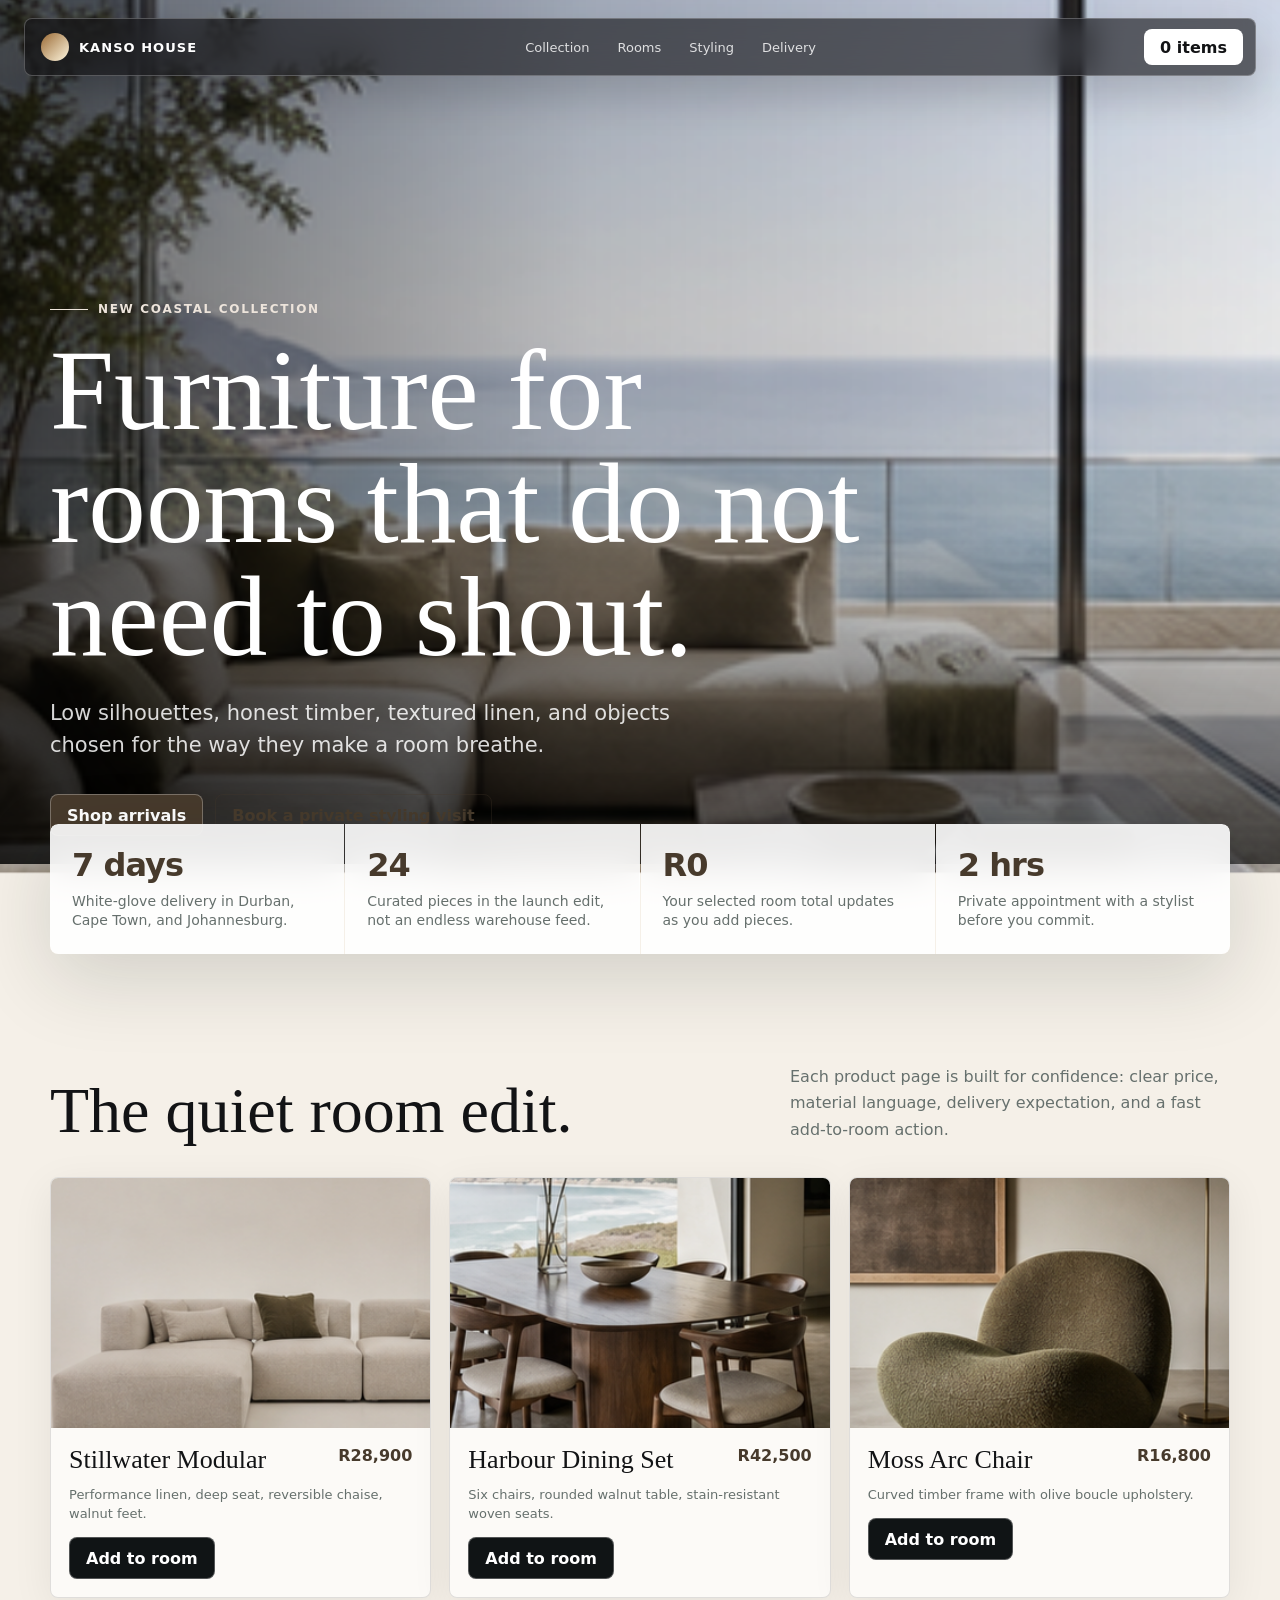
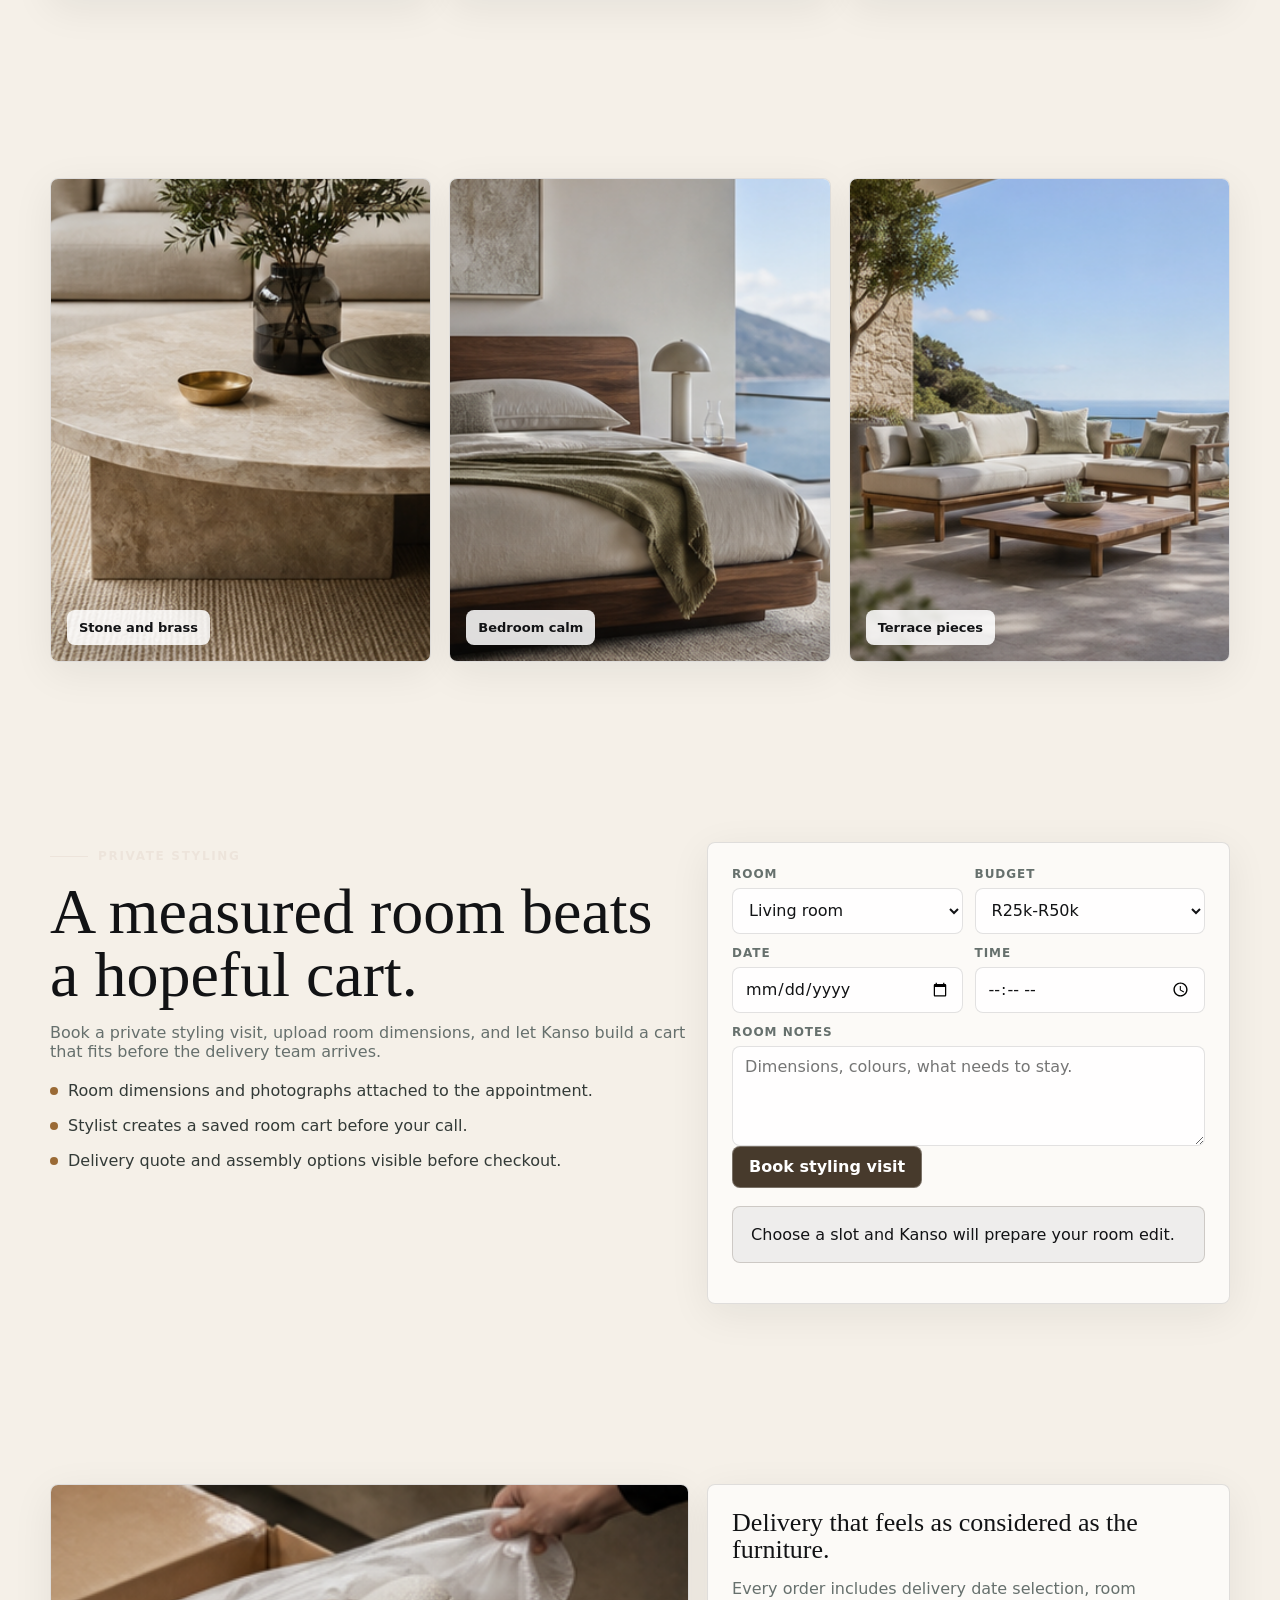
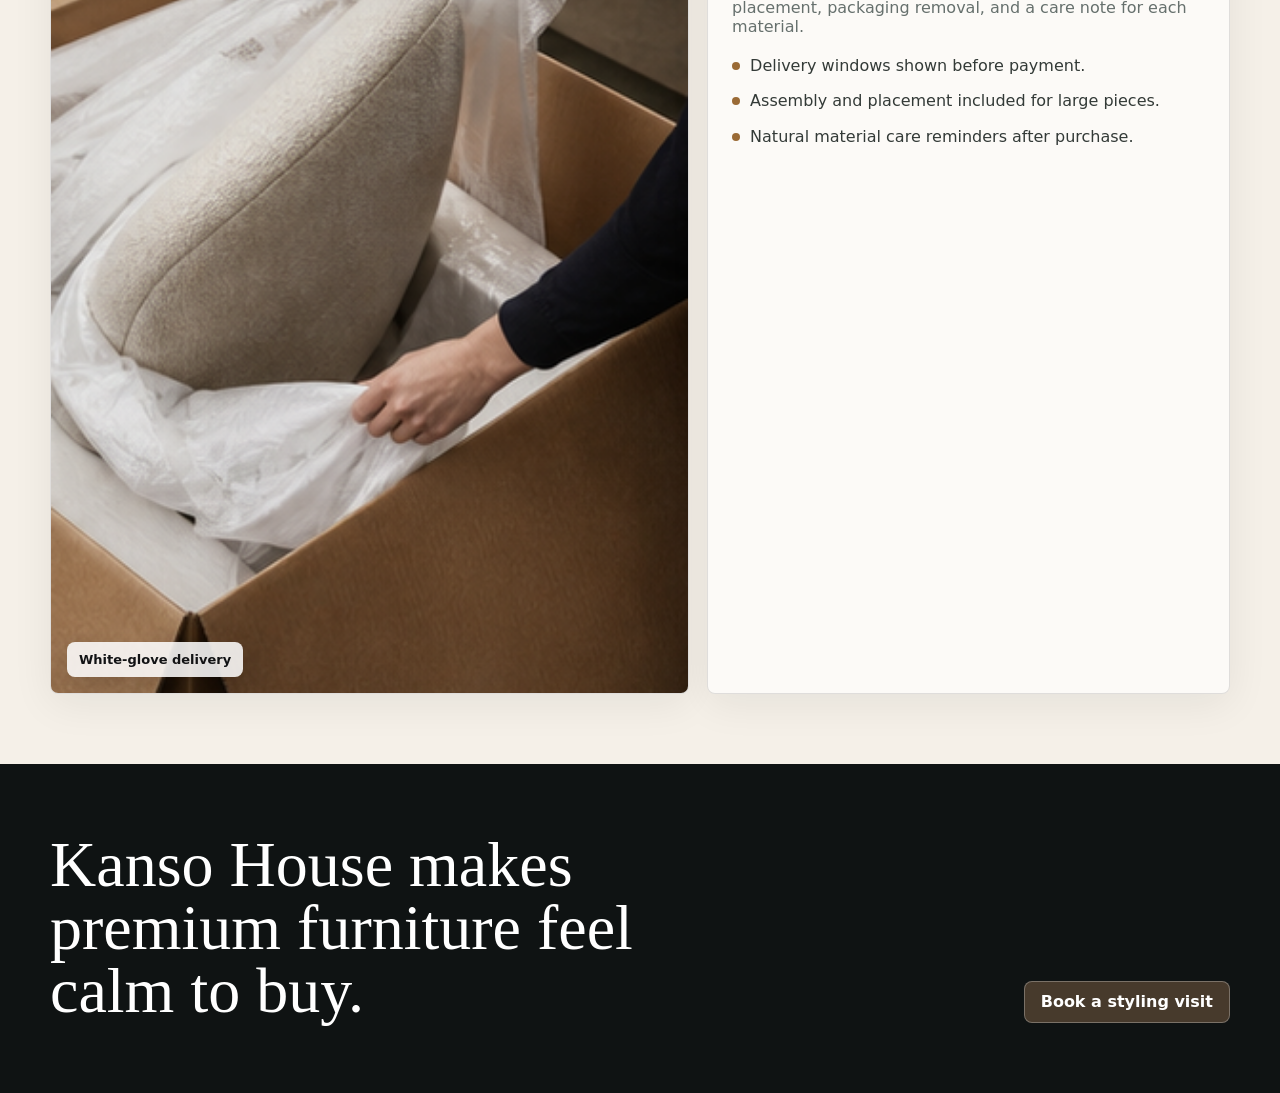
==== portfolio-sites/sites/furniture.html @ a57a21d4 "Initial premium portfolio websites" ====
<!doctype html>
<html lang="en">
  <head>
    <meta charset="UTF-8" />
    <meta name="viewport" content="width=device-width, initial-scale=1.0" />
    <title>Kanso House | Furniture for Slow Rooms</title>
    <meta name="description" content="Kanso House sells calm, premium furniture with room sets, styling appointments, and white-glove delivery." />
    <link rel="stylesheet" href="../styles.css" />
  </head>
  <body class="furniture">
    <div class="site-shell">
      <nav class="nav">
        <a class="brand" href="../index.html"><span class="brand-mark"></span> Kanso House</a>
        <div class="nav-links">
          <a href="#collection">Collection</a>
          <a href="#rooms">Rooms</a>
          <a href="#visit">Styling</a>
          <a href="#delivery">Delivery</a>
        </div>
        <a class="nav-cta" href="#collection"><span data-cart-count data-value="0">0 items</span></a>
      </nav>

      <section class="hero">
        <img src="../../assets/portfolio-images/furniture/furniture-asset-01.png" alt="Kanso House living room collection" />
        <div class="hero-inner reveal">
          <span class="eyebrow">New coastal collection</span>
          <h1>Furniture for rooms that do not need to shout.</h1>
          <p class="hero-copy">Low silhouettes, honest timber, textured linen, and objects chosen for the way they make a room breathe.</p>
          <div class="hero-actions">
            <a class="btn" href="#collection">Shop arrivals</a>
            <a class="btn secondary" href="#visit">Book a private styling visit</a>
          </div>
        </div>
      </section>

      <div class="metrics-strip reveal">
        <div class="metric"><strong>7 days</strong><span>White-glove delivery in Durban, Cape Town, and Johannesburg.</span></div>
        <div class="metric"><strong>24</strong><span>Curated pieces in the launch edit, not an endless warehouse feed.</span></div>
        <div class="metric"><strong data-cart-total data-value="0">R0</strong><span>Your selected room total updates as you add pieces.</span></div>
        <div class="metric"><strong>2 hrs</strong><span>Private appointment with a stylist before you commit.</span></div>
      </div>

      <main>
        <section class="section" id="collection">
          <div class="section-head reveal">
            <h2>The quiet room edit.</h2>
            <p>Each product page is built for confidence: clear price, material language, delivery expectation, and a fast add-to-room action.</p>
          </div>
          <div class="product-grid">
            <article class="card product reveal">
              <img src="../../assets/portfolio-images/furniture/furniture-asset-02.png" alt="Ivory modular sofa" />
              <div class="product-body">
                <div class="product-top"><h3>Stillwater Modular</h3><span class="price">R28,900</span></div>
                <p class="muted small">Performance linen, deep seat, reversible chaise, walnut feet.</p>
                <button class="btn dark" data-add-cart="28900">Add to room</button>
              </div>
            </article>
            <article class="card product reveal">
              <img src="../../assets/portfolio-images/furniture/furniture-asset-03.png" alt="Walnut dining set" />
              <div class="product-body">
                <div class="product-top"><h3>Harbour Dining Set</h3><span class="price">R42,500</span></div>
                <p class="muted small">Six chairs, rounded walnut table, stain-resistant woven seats.</p>
                <button class="btn dark" data-add-cart="42500">Add to room</button>
              </div>
            </article>
            <article class="card product reveal">
              <img src="../../assets/portfolio-images/furniture/furniture-asset-04.png" alt="Olive lounge chair" />
              <div class="product-body">
                <div class="product-top"><h3>Moss Arc Chair</h3><span class="price">R16,800</span></div>
                <p class="muted small">Curved timber frame with olive boucle upholstery.</p>
                <button class="btn dark" data-add-cart="16800">Add to room</button>
              </div>
            </article>
          </div>
        </section>

        <section class="section tight" id="rooms">
          <div class="grid three">
            <div class="image-card card reveal" data-tilt><img src="../../assets/portfolio-images/furniture/furniture-asset-05.png" alt="Travertine table detail" /><span class="image-label">Stone and brass</span></div>
            <div class="image-card card reveal" data-tilt><img src="../../assets/portfolio-images/furniture/furniture-asset-06.png" alt="Bedroom collection" /><span class="image-label">Bedroom calm</span></div>
            <div class="image-card card reveal" data-tilt><img src="../../assets/portfolio-images/furniture/furniture-asset-07.png" alt="Outdoor patio furniture" /><span class="image-label">Terrace pieces</span></div>
          </div>
        </section>

        <section class="section" id="visit">
          <div class="grid two">
            <div class="reveal">
              <span class="eyebrow">Private styling</span>
              <h2>A measured room beats a hopeful cart.</h2>
              <p class="muted">Book a private styling visit, upload room dimensions, and let Kanso build a cart that fits before the delivery team arrives.</p>
              <ul class="feature-list">
                <li>Room dimensions and photographs attached to the appointment.</li>
                <li>Stylist creates a saved room cart before your call.</li>
                <li>Delivery quote and assembly options visible before checkout.</li>
              </ul>
            </div>
            <form class="card pad booking-card reveal" data-booking-form>
              <div class="form-grid">
                <div class="field"><label>Room</label><select><option>Living room</option><option>Dining room</option><option>Bedroom</option><option>Outdoor room</option></select></div>
                <div class="field"><label>Budget</label><select><option>R25k-R50k</option><option>R50k-R100k</option><option>R100k+</option></select></div>
                <div class="field"><label>Date</label><input type="date" /></div>
                <div class="field"><label>Time</label><input type="time" /></div>
                <div class="field full"><label>Room notes</label><textarea placeholder="Dimensions, colours, what needs to stay."></textarea></div>
              </div>
              <button class="btn" type="submit">Book styling visit</button>
              <p class="quote-result reveal"><span data-booking-status>Choose a slot and Kanso will prepare your room edit.</span></p>
            </form>
          </div>
        </section>

        <section class="section tight" id="delivery">
          <div class="grid two">
            <div class="image-card card reveal"><img src="../../assets/portfolio-images/furniture/furniture-asset-09.png" alt="White glove delivery" /><span class="image-label">White-glove delivery</span></div>
            <div class="card pad reveal">
              <h3>Delivery that feels as considered as the furniture.</h3>
              <p class="muted">Every order includes delivery date selection, room placement, packaging removal, and a care note for each material.</p>
              <ul class="feature-list">
                <li>Delivery windows shown before payment.</li>
                <li>Assembly and placement included for large pieces.</li>
                <li>Natural material care reminders after purchase.</li>
              </ul>
            </div>
          </div>
        </section>
      </main>

      <footer class="footer"><div class="footer-inner"><h2>Kanso House makes premium furniture feel calm to buy.</h2><a class="btn" href="#visit">Book a styling visit</a></div></footer>
    </div>
    <script src="../script.js"></script>
  </body>
</html>
---- portfolio-sites/styles.css ----
:root {
  --ink: #121315;
  --muted: #66706d;
  --line: rgba(18, 19, 21, 0.12);
  --paper: #f7f4ee;
  --panel: rgba(255, 255, 255, 0.72);
  --white: #fff;
  --accent: #184c45;
  --accent-2: #b88946;
  --soft: #e9e3d8;
  --shadow: 0 24px 80px rgba(24, 35, 32, 0.16);
  --radius: 8px;
  --font-display: "Georgia", "Times New Roman", serif;
  --font-body: Inter, ui-sans-serif, system-ui, -apple-system, BlinkMacSystemFont, "Segoe UI", sans-serif;
}

* {
  box-sizing: border-box;
}

html {
  scroll-behavior: smooth;
}

body {
  margin: 0;
  background: var(--paper);
  color: var(--ink);
  font-family: var(--font-body);
  letter-spacing: 0;
}

body.furniture {
  --accent: #473a2c;
  --accent-2: #9a6a35;
  --paper: #f5f0e8;
}

body.trades {
  --accent: #142d3c;
  --accent-2: #d1a11f;
  --paper: #f2f5f5;
}

body.restaurant {
  --accent: #17352c;
  --accent-2: #b98743;
  --paper: #f3eee6;
}

body.wellness {
  --accent: #52685e;
  --accent-2: #b69076;
  --paper: #f7f3ee;
}

body.leads {
  --accent: #173b54;
  --accent-2: #2d7d6b;
  --paper: #f5f7f8;
}

a {
  color: inherit;
  text-decoration: none;
}

img {
  display: block;
  max-width: 100%;
}

button,
input,
select,
textarea {
  font: inherit;
}

.site-shell {
  min-height: 100vh;
  overflow: hidden;
}

.nav {
  position: fixed;
  inset: 18px 24px auto;
  z-index: 20;
  display: flex;
  align-items: center;
  justify-content: space-between;
  gap: 16px;
  padding: 10px 12px 10px 16px;
  border: 1px solid rgba(255, 255, 255, 0.24);
  border-radius: var(--radius);
  background: rgba(18, 19, 21, 0.62);
  color: white;
  backdrop-filter: blur(18px);
  box-shadow: 0 18px 44px rgba(0, 0, 0, 0.18);
}

.brand {
  display: flex;
  align-items: center;
  gap: 10px;
  min-width: 0;
  font-size: 13px;
  font-weight: 700;
  letter-spacing: 0.08em;
  text-transform: uppercase;
}

.brand-mark {
  width: 28px;
  height: 28px;
  border-radius: 50%;
  background: linear-gradient(135deg, var(--accent-2), #fff7df);
}

.nav-links {
  display: flex;
  align-items: center;
  gap: 8px;
  font-size: 13px;
}

.nav-links a {
  padding: 9px 10px;
  border-radius: var(--radius);
  color: rgba(255, 255, 255, 0.82);
}

.nav-links a:hover,
.nav-links a.active {
  background: rgba(255, 255, 255, 0.13);
  color: white;
}

.nav-cta,
.btn {
  display: inline-flex;
  align-items: center;
  justify-content: center;
  gap: 8px;
  min-height: 42px;
  padding: 0 16px;
  border: 1px solid rgba(255, 255, 255, 0.28);
  border-radius: var(--radius);
  background: var(--accent);
  color: white;
  font-weight: 720;
  cursor: pointer;
  transition: transform 180ms ease, box-shadow 180ms ease, background 180ms ease;
}

.nav-cta {
  min-height: 36px;
  background: white;
  color: var(--ink);
  border: 0;
}

.btn:hover,
.nav-cta:hover {
  transform: translateY(-2px);
  box-shadow: 0 16px 34px rgba(0, 0, 0, 0.18);
}

.btn.secondary {
  background: transparent;
  color: var(--accent);
  border-color: color-mix(in srgb, var(--accent) 30%, transparent);
}

.btn.dark {
  background: #101415;
}

.hero {
  position: relative;
  min-height: 96vh;
  display: grid;
  align-items: end;
  padding: 130px 24px 28px;
  isolation: isolate;
}

.hero::after {
  content: "";
  position: absolute;
  inset: 0;
  z-index: -1;
  background:
    linear-gradient(90deg, rgba(0, 0, 0, 0.58), rgba(0, 0, 0, 0.22) 46%, rgba(0, 0, 0, 0.04)),
    linear-gradient(0deg, rgba(0, 0, 0, 0.58), transparent 38%);
}

.hero > img {
  position: absolute;
  inset: 0;
  z-index: -2;
  width: 100%;
  height: 100%;
  object-fit: cover;
  transform: scale(1.02);
  animation: settle 1600ms cubic-bezier(.2,.8,.2,1) both;
}

@keyframes settle {
  from {
    transform: scale(1.08);
    filter: saturate(0.86);
  }
  to {
    transform: scale(1.02);
    filter: saturate(1);
  }
}

.hero-inner {
  width: min(1180px, 100%);
  margin: 0 auto;
  color: white;
}

.eyebrow {
  display: inline-flex;
  align-items: center;
  gap: 10px;
  margin-bottom: 18px;
  color: color-mix(in srgb, white 82%, var(--accent-2));
  font-size: 12px;
  font-weight: 760;
  letter-spacing: 0.14em;
  text-transform: uppercase;
}

.eyebrow::before {
  content: "";
  width: 38px;
  height: 1px;
  background: currentColor;
}

h1,
h2,
h3 {
  margin: 0;
  line-height: 0.98;
  font-family: var(--font-display);
  font-weight: 520;
}

h1 {
  max-width: 840px;
  font-size: clamp(54px, 9vw, 124px);
}

h2 {
  max-width: 780px;
  font-size: clamp(38px, 5vw, 74px);
}

h3 {
  font-size: 26px;
  line-height: 1.05;
}

.hero-copy {
  max-width: 620px;
  margin: 24px 0 0;
  color: rgba(255, 255, 255, 0.84);
  font-size: clamp(17px, 2vw, 21px);
  line-height: 1.55;
}

.hero-actions {
  display: flex;
  flex-wrap: wrap;
  gap: 12px;
  margin-top: 32px;
}

.metrics-strip {
  display: grid;
  grid-template-columns: repeat(4, 1fr);
  gap: 1px;
  width: min(1180px, calc(100% - 48px));
  margin: -40px auto 0;
  position: relative;
  z-index: 2;
  border-radius: var(--radius);
  overflow: hidden;
  box-shadow: var(--shadow);
}

.metric {
  min-height: 130px;
  padding: 22px;
  background: rgba(255, 255, 255, 0.9);
  backdrop-filter: blur(18px);
}

.metric strong {
  display: block;
  font-size: 32px;
  color: var(--accent);
  letter-spacing: -0.03em;
}

.metric span {
  display: block;
  margin-top: 8px;
  color: var(--muted);
  line-height: 1.35;
  font-size: 14px;
}

main {
  position: relative;
}

.section {
  width: min(1180px, calc(100% - 48px));
  margin: 0 auto;
  padding: 110px 0;
}

.section.tight {
  padding: 70px 0;
}

.section-head {
  display: flex;
  justify-content: space-between;
  align-items: end;
  gap: 28px;
  margin-bottom: 34px;
}

.section-head p {
  max-width: 440px;
  margin: 0;
  color: var(--muted);
  line-height: 1.65;
}

.grid {
  display: grid;
  gap: 18px;
}

.grid.two {
  grid-template-columns: 1.1fr 0.9fr;
}

.grid.three {
  grid-template-columns: repeat(3, 1fr);
}

.grid.four {
  grid-template-columns: repeat(4, 1fr);
}

.card {
  border: 1px solid var(--line);
  border-radius: var(--radius);
  background: rgba(255, 255, 255, 0.64);
  box-shadow: 0 10px 42px rgba(20, 28, 25, 0.07);
  overflow: hidden;
}

.card.pad {
  padding: 24px;
}

.image-card {
  position: relative;
  min-height: 360px;
  overflow: hidden;
}

.image-card img {
  width: 100%;
  height: 100%;
  min-height: inherit;
  object-fit: cover;
  transition: transform 700ms ease;
}

.image-card:hover img {
  transform: scale(1.045);
}

.image-label {
  position: absolute;
  left: 16px;
  bottom: 16px;
  padding: 10px 12px;
  border-radius: var(--radius);
  background: rgba(255, 255, 255, 0.86);
  color: var(--ink);
  font-size: 13px;
  font-weight: 760;
  box-shadow: 0 12px 28px rgba(0, 0, 0, 0.16);
}

.product-grid {
  display: grid;
  grid-template-columns: repeat(3, 1fr);
  gap: 18px;
}

.product {
  display: grid;
  grid-template-rows: 250px auto;
}

.product img {
  width: 100%;
  height: 250px;
  object-fit: cover;
}

.product-body {
  padding: 18px;
}

.product-top {
  display: flex;
  justify-content: space-between;
  gap: 12px;
  margin-bottom: 10px;
}

.price {
  font-weight: 800;
  color: var(--accent);
}

.muted {
  color: var(--muted);
}

.small {
  font-size: 13px;
  line-height: 1.45;
}

.feature-list {
  display: grid;
  gap: 12px;
  margin: 18px 0 0;
  padding: 0;
  list-style: none;
}

.feature-list li {
  display: flex;
  gap: 10px;
  align-items: flex-start;
  color: #333a37;
  line-height: 1.45;
}

.feature-list li::before {
  content: "";
  flex: 0 0 8px;
  height: 8px;
  margin-top: 8px;
  border-radius: 50%;
  background: var(--accent-2);
}

.panel {
  padding: 28px;
  border-radius: var(--radius);
  background: #111716;
  color: white;
  box-shadow: var(--shadow);
}

.panel p,
.panel .muted {
  color: rgba(255, 255, 255, 0.72);
}

.form-grid {
  display: grid;
  grid-template-columns: repeat(2, minmax(0, 1fr));
  gap: 12px;
}

.field {
  display: grid;
  gap: 7px;
}

.field.full {
  grid-column: 1 / -1;
}

label {
  color: var(--muted);
  font-size: 12px;
  font-weight: 760;
  letter-spacing: 0.08em;
  text-transform: uppercase;
}

input,
select,
textarea {
  width: 100%;
  min-height: 46px;
  padding: 10px 12px;
  border: 1px solid var(--line);
  border-radius: var(--radius);
  background: rgba(255, 255, 255, 0.78);
  color: var(--ink);
  outline: none;
}

textarea {
  min-height: 100px;
  resize: vertical;
}

input:focus,
select:focus,
textarea:focus {
  border-color: color-mix(in srgb, var(--accent) 55%, transparent);
  box-shadow: 0 0 0 4px color-mix(in srgb, var(--accent) 12%, transparent);
}

.quote-result {
  display: grid;
  gap: 10px;
  margin-top: 18px;
  padding: 18px;
  border-radius: var(--radius);
  background: color-mix(in srgb, var(--accent) 9%, white);
  border: 1px solid color-mix(in srgb, var(--accent) 20%, transparent);
}

.quote-result strong {
  font-size: 30px;
  color: var(--accent);
}

.timeline {
  display: grid;
  grid-template-columns: repeat(4, 1fr);
  gap: 1px;
  border-radius: var(--radius);
  overflow: hidden;
}

.step {
  min-height: 210px;
  padding: 22px;
  background: rgba(255, 255, 255, 0.68);
  border: 1px solid var(--line);
}

.step .num {
  display: inline-grid;
  place-items: center;
  width: 34px;
  height: 34px;
  margin-bottom: 24px;
  border-radius: 50%;
  background: var(--accent);
  color: white;
  font-weight: 800;
}

.booking-card {
  position: sticky;
  top: 100px;
}

.floating-dashboard {
  display: grid;
  gap: 14px;
}

.dash-row {
  display: grid;
  grid-template-columns: 1fr auto;
  align-items: center;
  gap: 16px;
  padding: 14px;
  border: 1px solid rgba(255, 255, 255, 0.14);
  border-radius: var(--radius);
  background: rgba(255, 255, 255, 0.06);
}

.bar {
  height: 9px;
  border-radius: 99px;
  background: rgba(255, 255, 255, 0.14);
  overflow: hidden;
}

.bar span {
  display: block;
  height: 100%;
  width: var(--w);
  background: linear-gradient(90deg, var(--accent-2), #fff1b8);
}

.marquee {
  display: flex;
  gap: 14px;
  width: max-content;
  animation: drift 34s linear infinite;
}

.marquee-wrap {
  overflow: hidden;
  padding: 26px 0;
  border-top: 1px solid var(--line);
  border-bottom: 1px solid var(--line);
}

.marquee span {
  padding: 10px 14px;
  border: 1px solid var(--line);
  border-radius: var(--radius);
  background: rgba(255, 255, 255, 0.5);
  color: var(--muted);
  white-space: nowrap;
}

@keyframes drift {
  to {
    transform: translateX(-50%);
  }
}

.reveal {
  opacity: 0;
  transform: translateY(24px);
  transition: opacity 700ms ease, transform 700ms ease;
}

.reveal.in {
  opacity: 1;
  transform: translateY(0);
}

.footer {
  padding: 70px 24px;
  background: #0f1313;
  color: white;
}

.footer-inner {
  width: min(1180px, 100%);
  margin: 0 auto;
  display: grid;
  grid-template-columns: 1fr auto;
  gap: 24px;
  align-items: end;
}

.footer h2 {
  max-width: 720px;
}

.hub-hero {
  min-height: 100vh;
}

.portfolio-list {
  display: grid;
  grid-template-columns: repeat(5, minmax(220px, 1fr));
  gap: 14px;
  margin-top: 38px;
}

.portfolio-tile {
  position: relative;
  min-height: 390px;
  display: flex;
  align-items: end;
  overflow: hidden;
  border-radius: var(--radius);
  background: #111;
  color: white;
  box-shadow: 0 20px 60px rgba(0, 0, 0, 0.14);
}

.portfolio-tile img {
  position: absolute;
  inset: 0;
  width: 100%;
  height: 100%;
  object-fit: cover;
  opacity: 0.82;
  transition: transform 800ms ease, opacity 800ms ease;
}

.portfolio-tile:hover img {
  opacity: 0.58;
  transform: scale(1.06);
}

.portfolio-tile div {
  position: relative;
  z-index: 1;
  padding: 18px;
}

.portfolio-tile::after {
  content: "";
  position: absolute;
  inset: 0;
  background: linear-gradient(0deg, rgba(0, 0, 0, 0.78), transparent 62%);
}

.portfolio-tile h3 {
  font-size: 25px;
}

.portfolio-tile p {
  margin: 10px 0 0;
  color: rgba(255, 255, 255, 0.75);
  line-height: 1.45;
  font-size: 14px;
}

@media (max-width: 980px) {
  .nav {
    inset: 12px;
  }

  .nav-links {
    display: none;
  }

  .metrics-strip,
  .grid.two,
  .grid.three,
  .grid.four,
  .product-grid,
  .timeline,
  .portfolio-list {
    grid-template-columns: 1fr;
  }

  .section,
  .metrics-strip {
    width: min(100% - 28px, 720px);
  }

  .section {
    padding: 70px 0;
  }

  .section-head,
  .footer-inner {
    display: grid;
  }

  .booking-card {
    position: static;
  }

  .hero {
    min-height: 92vh;
    padding: 112px 14px 24px;
  }

  h1 {
    font-size: clamp(46px, 15vw, 78px);
  }

  .form-grid {
    grid-template-columns: 1fr;
  }
}
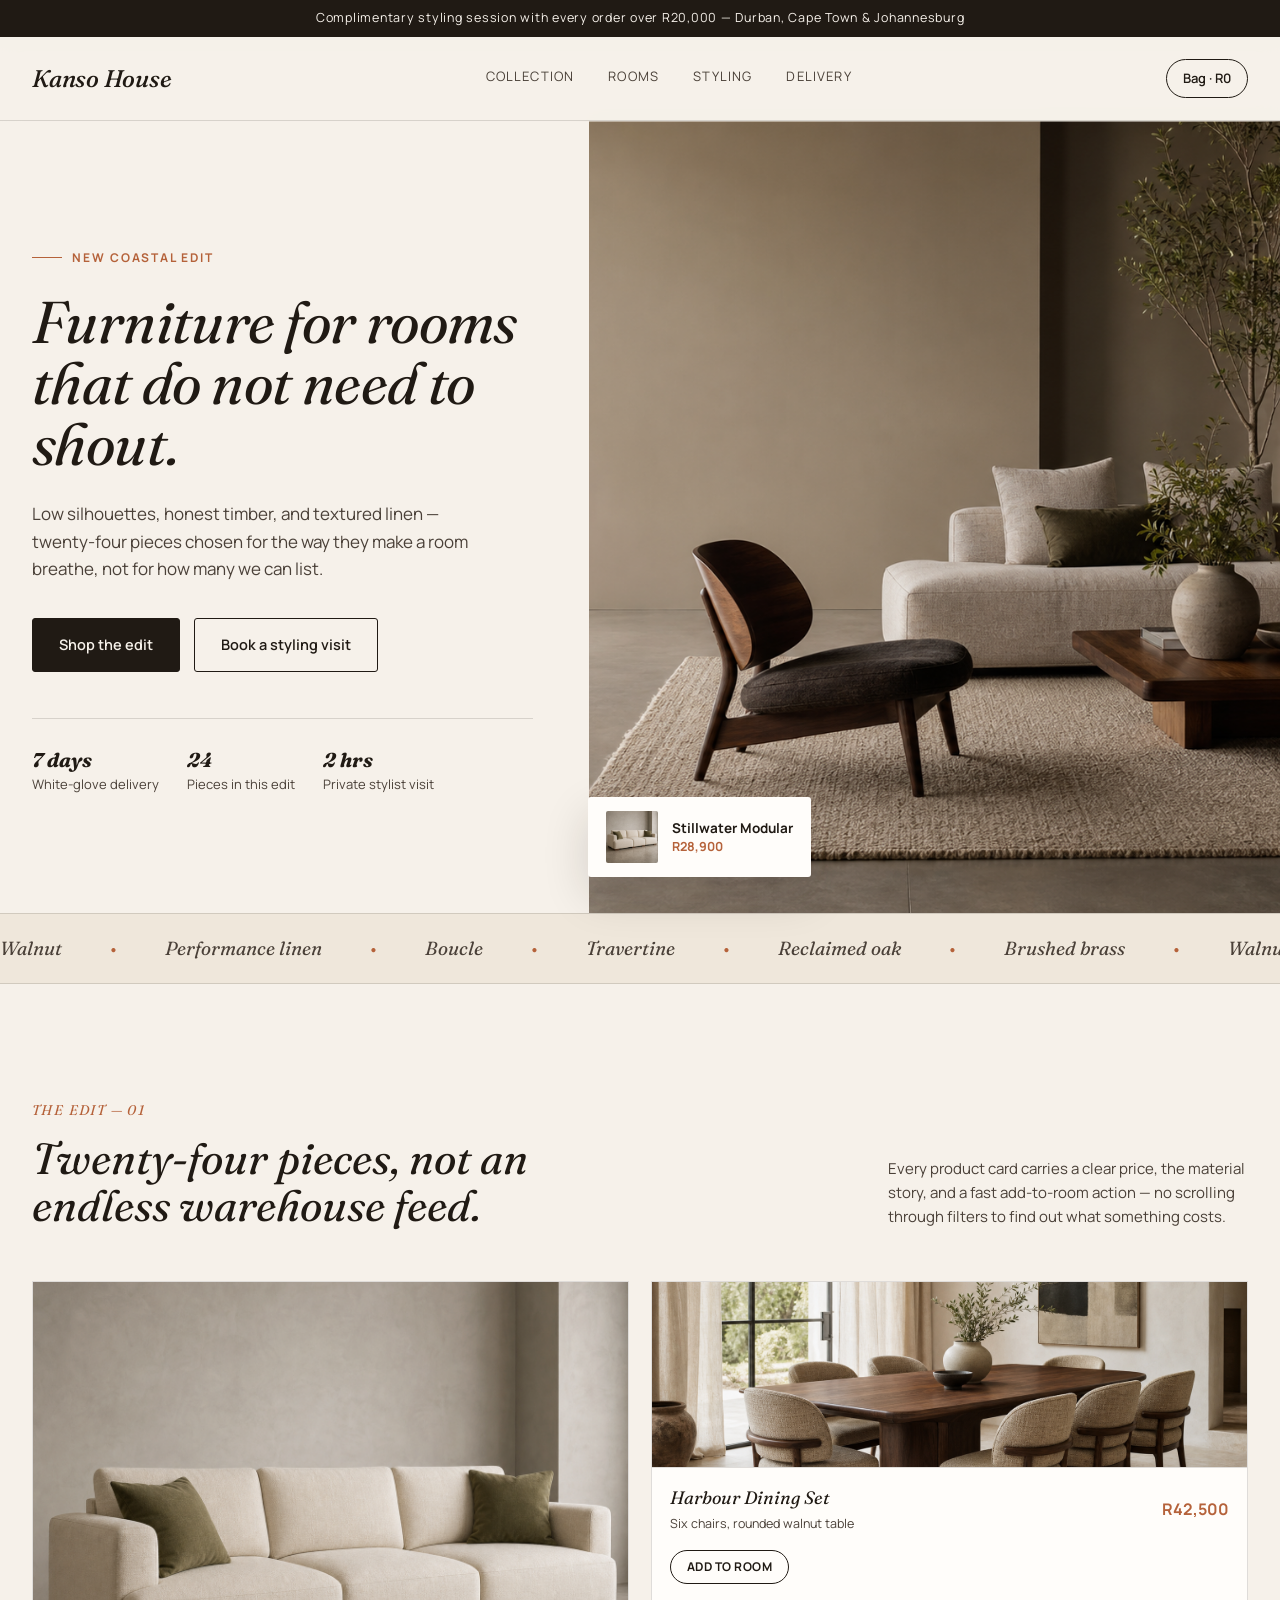
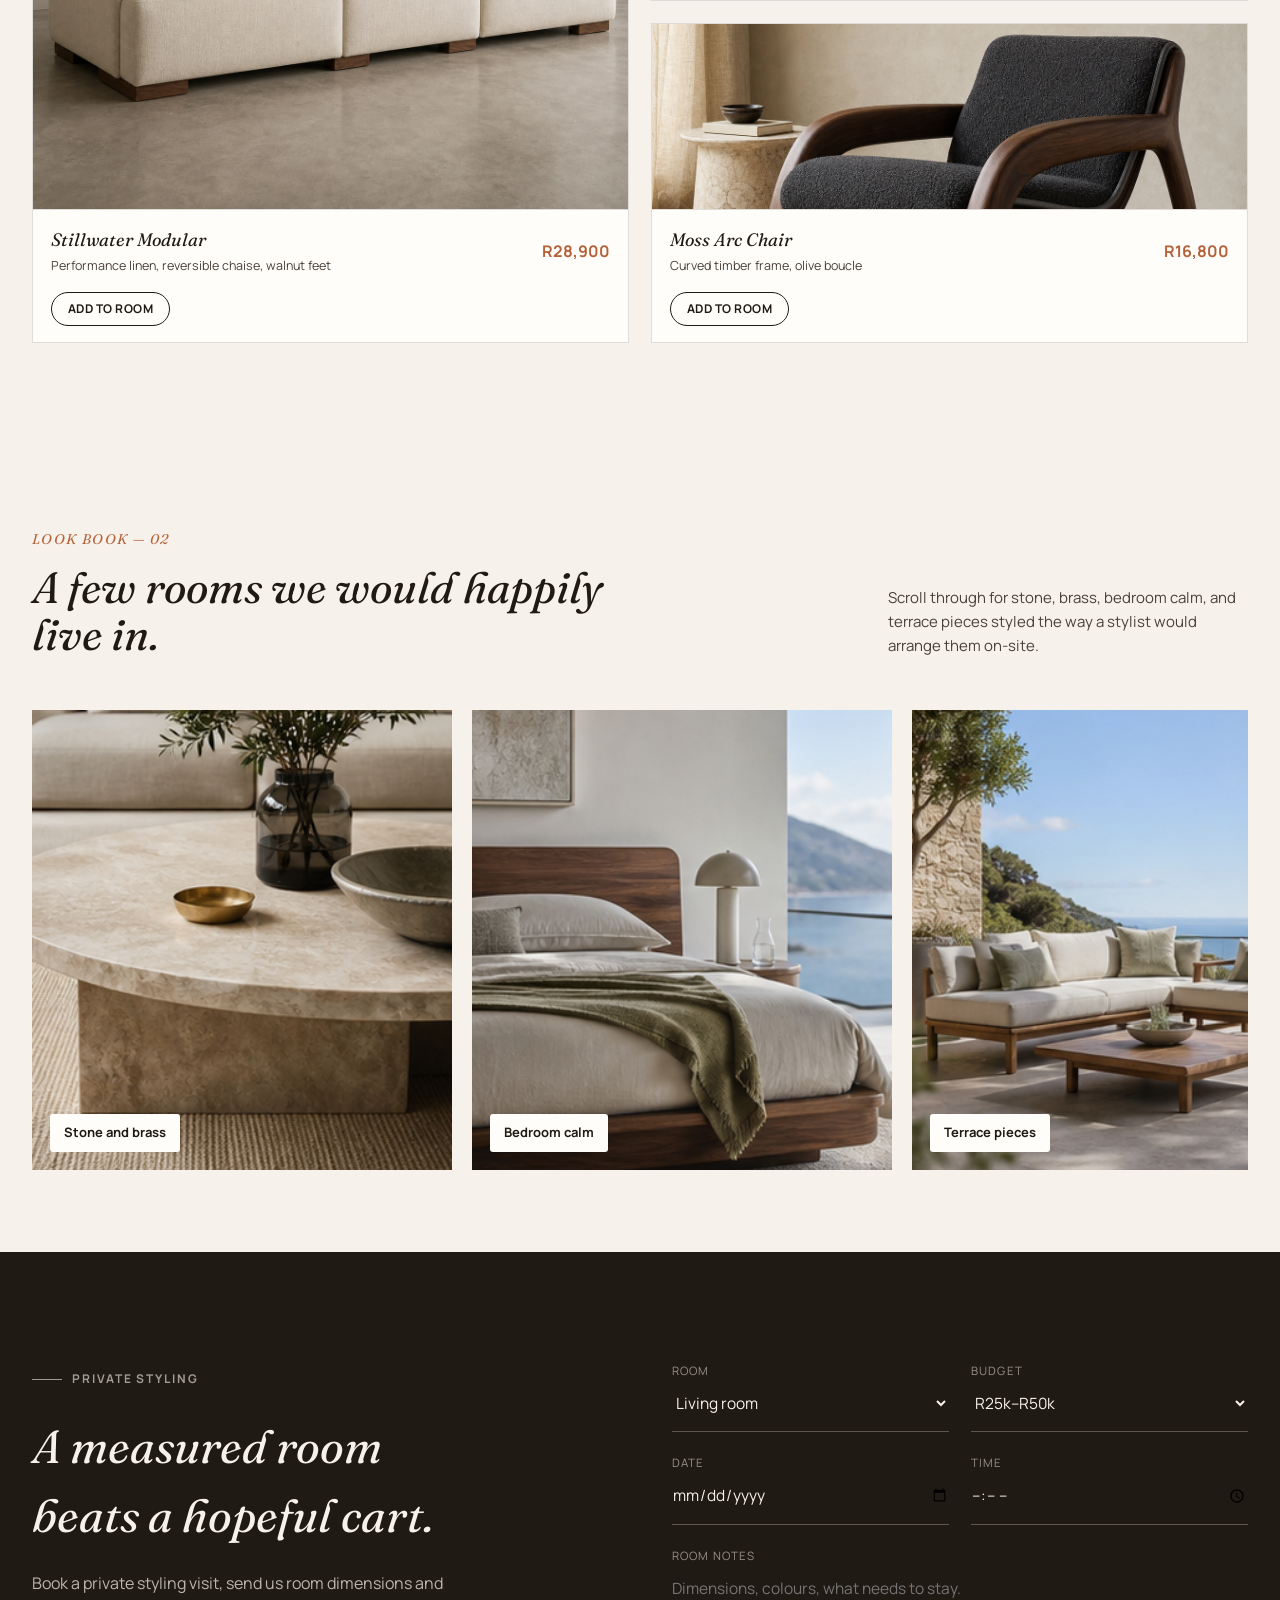
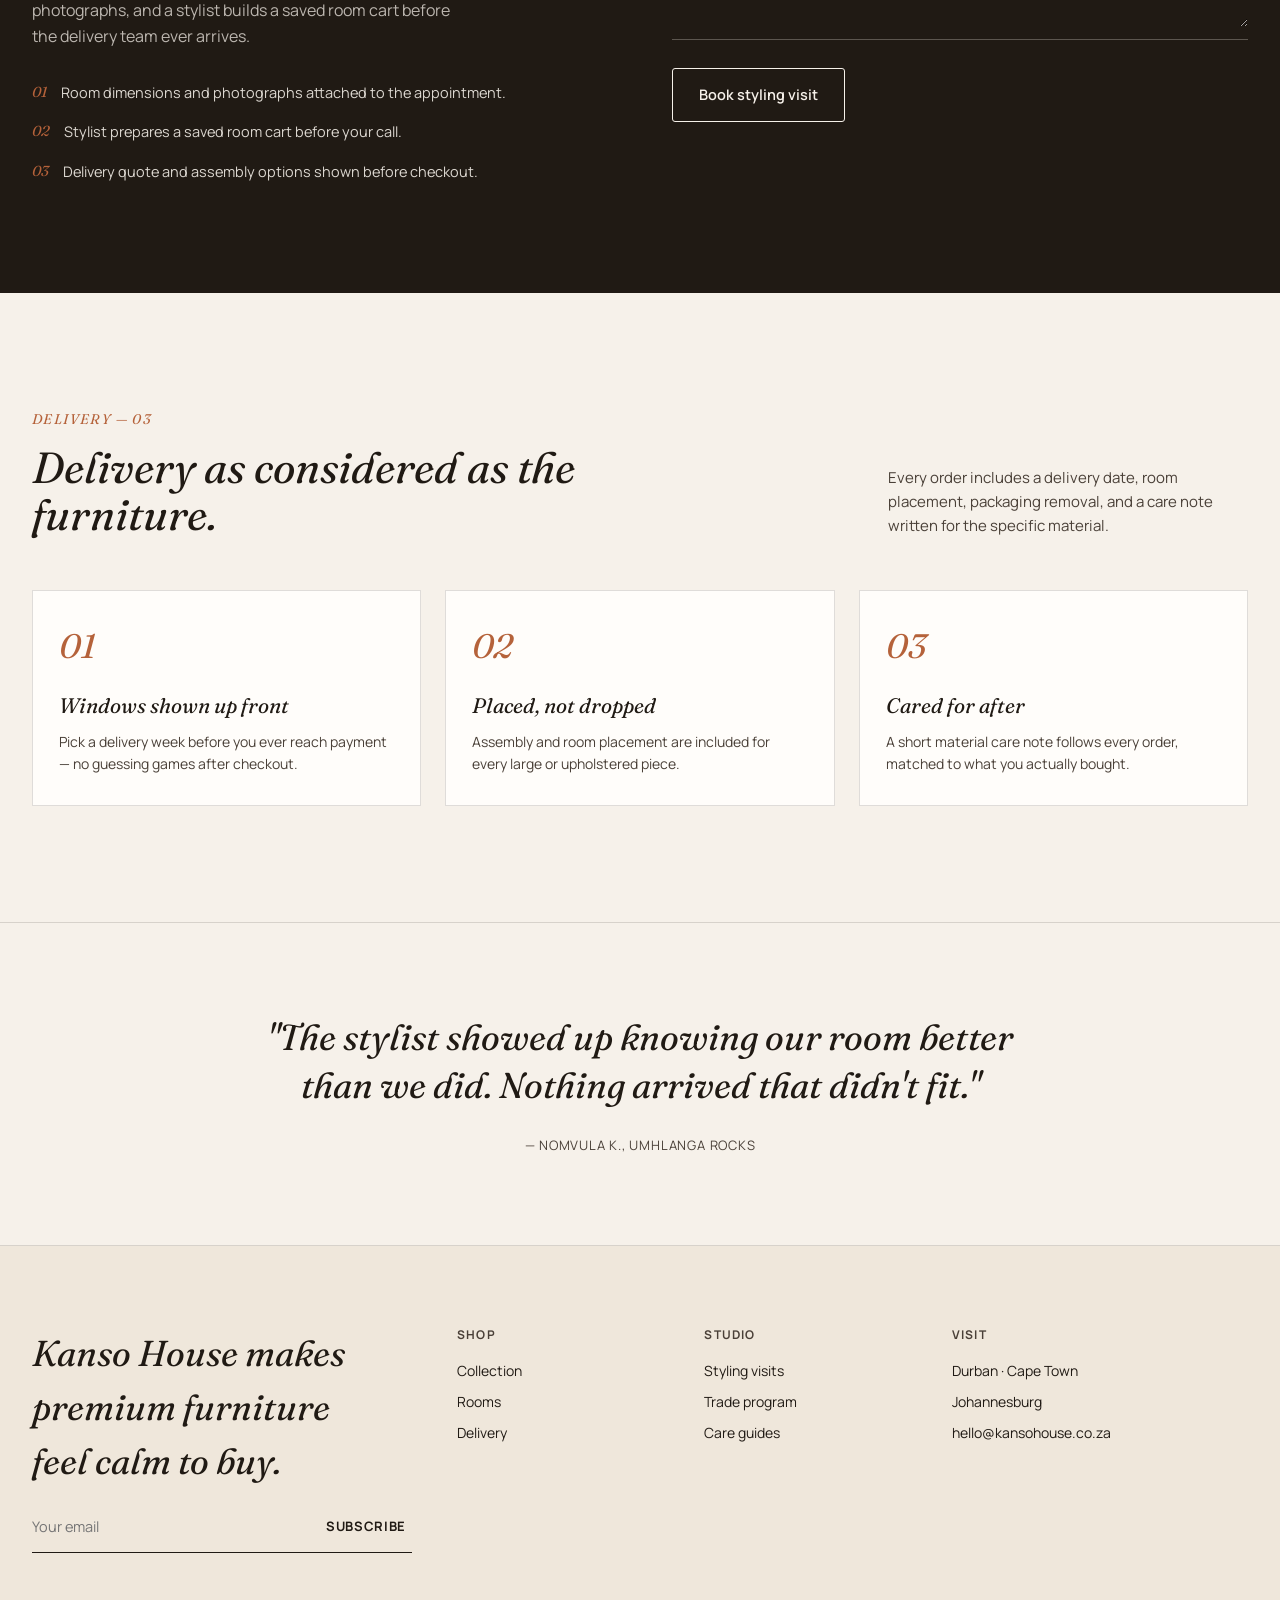
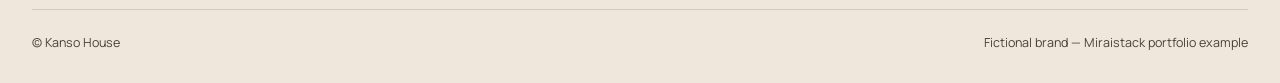
==== commit ec40c360: "Give each client site its own bespoke design system Each of the five example sites now has independe" ====
--- a/portfolio-sites/sites/furniture.html
+++ b/portfolio-sites/sites/furniture.html
@@ -4,128 +4,216 @@
     <meta charset="UTF-8" />
     <meta name="viewport" content="width=device-width, initial-scale=1.0" />
     <title>Kanso House | Furniture for Slow Rooms</title>
-    <meta name="description" content="Kanso House sells calm, premium furniture with room sets, styling appointments, and white-glove delivery." />
-    <link rel="stylesheet" href="../styles.css" />
+    <meta name="description" content="Kanso House sells calm, premium furniture with room sets, private styling appointments, and white-glove delivery across South Africa." />
+    <link rel="preconnect" href="https://fonts.googleapis.com" />
+    <link rel="stylesheet" href="./furniture.css" />
   </head>
-  <body class="furniture">
-    <div class="site-shell">
-      <nav class="nav">
-        <a class="brand" href="../index.html"><span class="brand-mark"></span> Kanso House</a>
-        <div class="nav-links">
-          <a href="#collection">Collection</a>
-          <a href="#rooms">Rooms</a>
-          <a href="#visit">Styling</a>
-          <a href="#delivery">Delivery</a>
-        </div>
-        <a class="nav-cta" href="#collection"><span data-cart-count data-value="0">0 items</span></a>
+  <body>
+    <div class="announce">Complimentary styling session with every order over R20,000 — Durban, Cape Town &amp; Johannesburg</div>
+
+    <header class="site-header">
+      <a class="wordmark" href="../index.html">Kanso House</a>
+      <nav class="main-nav">
+        <a href="#collection">Collection</a>
+        <a href="#rooms">Rooms</a>
+        <a href="#styling">Styling</a>
+        <a href="#delivery">Delivery</a>
       </nav>
-
-      <section class="hero">
-        <img src="../../assets/portfolio-images/furniture/furniture-asset-01.png" alt="Kanso House living room collection" />
-        <div class="hero-inner reveal">
-          <span class="eyebrow">New coastal collection</span>
-          <h1>Furniture for rooms that do not need to shout.</h1>
-          <p class="hero-copy">Low silhouettes, honest timber, textured linen, and objects chosen for the way they make a room breathe.</p>
-          <div class="hero-actions">
-            <a class="btn" href="#collection">Shop arrivals</a>
-            <a class="btn secondary" href="#visit">Book a private styling visit</a>
-          </div>
-        </div>
-      </section>
-
-      <div class="metrics-strip reveal">
-        <div class="metric"><strong>7 days</strong><span>White-glove delivery in Durban, Cape Town, and Johannesburg.</span></div>
-        <div class="metric"><strong>24</strong><span>Curated pieces in the launch edit, not an endless warehouse feed.</span></div>
-        <div class="metric"><strong data-cart-total data-value="0">R0</strong><span>Your selected room total updates as you add pieces.</span></div>
-        <div class="metric"><strong>2 hrs</strong><span>Private appointment with a stylist before you commit.</span></div>
-      </div>
-
-      <main>
-        <section class="section" id="collection">
-          <div class="section-head reveal">
-            <h2>The quiet room edit.</h2>
-            <p>Each product page is built for confidence: clear price, material language, delivery expectation, and a fast add-to-room action.</p>
-          </div>
-          <div class="product-grid">
-            <article class="card product reveal">
-              <img src="../../assets/portfolio-images/furniture/furniture-asset-02.png" alt="Ivory modular sofa" />
-              <div class="product-body">
-                <div class="product-top"><h3>Stillwater Modular</h3><span class="price">R28,900</span></div>
-                <p class="muted small">Performance linen, deep seat, reversible chaise, walnut feet.</p>
-                <button class="btn dark" data-add-cart="28900">Add to room</button>
-              </div>
+      <div class="header-actions">
+        <a class="cart-pill" href="#collection"><span data-cart-count data-value="0">Bag · R0</span></a>
+      </div>
+    </header>
+
+    <section class="hero-split">
+      <div class="hero-copy-col reveal">
+        <span class="hero-eyebrow">New coastal edit</span>
+        <h1>Furniture for rooms that do not need to shout.</h1>
+        <p class="lede">Low silhouettes, honest timber, and textured linen — twenty-four pieces chosen for the way they make a room breathe, not for how many we can list.</p>
+        <div class="hero-buttons">
+          <a class="btn" href="#collection">Shop the edit</a>
+          <a class="btn ghost" href="#styling">Book a styling visit</a>
+        </div>
+        <div class="hero-trust">
+          <div><strong>7 days</strong>White-glove delivery</div>
+          <div><strong>24</strong>Pieces in this edit</div>
+          <div><strong>2 hrs</strong>Private stylist visit</div>
+        </div>
+      </div>
+      <div class="hero-image-col">
+        <img src="../../assets/portfolio-images/furniture/furniture-01-hero-living-room.png" alt="Kanso House living room with modular sofa and natural light" />
+        <div class="hero-float-card">
+          <img src="../../assets/portfolio-images/furniture/furniture-02-modular-sofa.png" alt="Stillwater modular sofa" />
+          <div>
+            <div class="name">Stillwater Modular</div>
+            <div class="price">R28,900</div>
+          </div>
+        </div>
+      </div>
+    </section>
+
+    <div class="material-strip">
+      <div class="material-track">
+        <span>Walnut</span><span>Performance linen</span><span>Boucle</span><span>Travertine</span><span>Reclaimed oak</span><span>Brushed brass</span>
+        <span>Walnut</span><span>Performance linen</span><span>Boucle</span><span>Travertine</span><span>Reclaimed oak</span><span>Brushed brass</span>
+      </div>
+    </div>
+
+    <main>
+      <section class="section" id="collection">
+        <div class="wrap">
+          <div class="section-intro reveal">
+            <div>
+              <span class="num">The edit — 01</span>
+              <h2>Twenty-four pieces, not an endless warehouse feed.</h2>
+            </div>
+            <p>Every product card carries a clear price, the material story, and a fast add-to-room action — no scrolling through filters to find out what something costs.</p>
+          </div>
+
+          <div class="bento">
+            <article class="product-tile bento-feature reveal">
+              <div class="shot"><img src="../../assets/portfolio-images/furniture/furniture-02-modular-sofa.png" alt="Stillwater modular sofa in ivory linen" /></div>
+              <div class="info">
+                <div><h3>Stillwater Modular</h3><p>Performance linen, reversible chaise, walnut feet</p></div>
+                <span class="price">R28,900</span>
+              </div>
+              <div class="add-row"><button class="add-btn" data-add="28900">Add to room</button></div>
             </article>
-            <article class="card product reveal">
-              <img src="../../assets/portfolio-images/furniture/furniture-asset-03.png" alt="Walnut dining set" />
-              <div class="product-body">
-                <div class="product-top"><h3>Harbour Dining Set</h3><span class="price">R42,500</span></div>
-                <p class="muted small">Six chairs, rounded walnut table, stain-resistant woven seats.</p>
-                <button class="btn dark" data-add-cart="42500">Add to room</button>
-              </div>
+
+            <article class="product-tile bento-item reveal">
+              <div class="shot"><img src="../../assets/portfolio-images/furniture/furniture-03-dining-set.png" alt="Harbour walnut dining set" /></div>
+              <div class="info">
+                <div><h3>Harbour Dining Set</h3><p>Six chairs, rounded walnut table</p></div>
+                <span class="price">R42,500</span>
+              </div>
+              <div class="add-row"><button class="add-btn" data-add="42500">Add to room</button></div>
             </article>
-            <article class="card product reveal">
-              <img src="../../assets/portfolio-images/furniture/furniture-asset-04.png" alt="Olive lounge chair" />
-              <div class="product-body">
-                <div class="product-top"><h3>Moss Arc Chair</h3><span class="price">R16,800</span></div>
-                <p class="muted small">Curved timber frame with olive boucle upholstery.</p>
-                <button class="btn dark" data-add-cart="16800">Add to room</button>
-              </div>
+
+            <article class="product-tile bento-item reveal">
+              <div class="shot"><img src="../../assets/portfolio-images/furniture/furniture-04-lounge-chair.png" alt="Moss arc lounge chair" /></div>
+              <div class="info">
+                <div><h3>Moss Arc Chair</h3><p>Curved timber frame, olive boucle</p></div>
+                <span class="price">R16,800</span>
+              </div>
+              <div class="add-row"><button class="add-btn" data-add="16800">Add to room</button></div>
             </article>
           </div>
-        </section>
-
-        <section class="section tight" id="rooms">
-          <div class="grid three">
-            <div class="image-card card reveal" data-tilt><img src="../../assets/portfolio-images/furniture/furniture-asset-05.png" alt="Travertine table detail" /><span class="image-label">Stone and brass</span></div>
-            <div class="image-card card reveal" data-tilt><img src="../../assets/portfolio-images/furniture/furniture-asset-06.png" alt="Bedroom collection" /><span class="image-label">Bedroom calm</span></div>
-            <div class="image-card card reveal" data-tilt><img src="../../assets/portfolio-images/furniture/furniture-asset-07.png" alt="Outdoor patio furniture" /><span class="image-label">Terrace pieces</span></div>
-          </div>
-        </section>
-
-        <section class="section" id="visit">
-          <div class="grid two">
-            <div class="reveal">
-              <span class="eyebrow">Private styling</span>
-              <h2>A measured room beats a hopeful cart.</h2>
-              <p class="muted">Book a private styling visit, upload room dimensions, and let Kanso build a cart that fits before the delivery team arrives.</p>
-              <ul class="feature-list">
-                <li>Room dimensions and photographs attached to the appointment.</li>
-                <li>Stylist creates a saved room cart before your call.</li>
-                <li>Delivery quote and assembly options visible before checkout.</li>
-              </ul>
-            </div>
-            <form class="card pad booking-card reveal" data-booking-form>
-              <div class="form-grid">
-                <div class="field"><label>Room</label><select><option>Living room</option><option>Dining room</option><option>Bedroom</option><option>Outdoor room</option></select></div>
-                <div class="field"><label>Budget</label><select><option>R25k-R50k</option><option>R50k-R100k</option><option>R100k+</option></select></div>
-                <div class="field"><label>Date</label><input type="date" /></div>
-                <div class="field"><label>Time</label><input type="time" /></div>
-                <div class="field full"><label>Room notes</label><textarea placeholder="Dimensions, colours, what needs to stay."></textarea></div>
-              </div>
-              <button class="btn" type="submit">Book styling visit</button>
-              <p class="quote-result reveal"><span data-booking-status>Choose a slot and Kanso will prepare your room edit.</span></p>
+        </div>
+      </section>
+
+      <section class="section tight" id="rooms">
+        <div class="wrap">
+          <div class="section-intro reveal">
+            <div>
+              <span class="num">Look book — 02</span>
+              <h2>A few rooms we would happily live in.</h2>
+            </div>
+            <p>Scroll through for stone, brass, bedroom calm, and terrace pieces styled the way a stylist would arrange them on-site.</p>
+          </div>
+          <div class="room-rail">
+            <div class="room-card reveal"><img src="../../assets/portfolio-images/furniture/furniture-asset-05.png" alt="Travertine table detail" /><span class="tag">Stone and brass</span></div>
+            <div class="room-card reveal"><img src="../../assets/portfolio-images/furniture/furniture-asset-06.png" alt="Bedroom collection" /><span class="tag">Bedroom calm</span></div>
+            <div class="room-card reveal"><img src="../../assets/portfolio-images/furniture/furniture-asset-07.png" alt="Outdoor patio furniture" /><span class="tag">Terrace pieces</span></div>
+            <div class="room-card reveal"><img src="../../assets/portfolio-images/furniture/furniture-asset-08.png" alt="Living room styling detail" /><span class="tag">Living room detail</span></div>
+          </div>
+        </div>
+      </section>
+
+      <section class="appointment" id="styling">
+        <div class="wrap appointment-grid">
+          <div class="reveal">
+            <span class="hero-eyebrow" style="color: var(--paper); opacity: .6;">Private styling</span>
+            <h2>A measured room beats a hopeful cart.</h2>
+            <p class="lede">Book a private styling visit, send us room dimensions and photographs, and a stylist builds a saved room cart before the delivery team ever arrives.</p>
+            <ul class="appointment-list">
+              <li><span class="n">01</span>Room dimensions and photographs attached to the appointment.</li>
+              <li><span class="n">02</span>Stylist prepares a saved room cart before your call.</li>
+              <li><span class="n">03</span>Delivery quote and assembly options shown before checkout.</li>
+            </ul>
+          </div>
+          <form class="reveal" data-booking-form>
+            <div class="form-underline">
+              <div class="field-row">
+                <div class="field-line">
+                  <label>Room</label>
+                  <select><option>Living room</option><option>Dining room</option><option>Bedroom</option><option>Outdoor room</option></select>
+                </div>
+                <div class="field-line">
+                  <label>Budget</label>
+                  <select><option>R25k–R50k</option><option>R50k–R100k</option><option>R100k+</option></select>
+                </div>
+              </div>
+              <div class="field-row">
+                <div class="field-line"><label>Date</label><input type="date" /></div>
+                <div class="field-line"><label>Time</label><input type="time" /></div>
+              </div>
+              <div class="field-line">
+                <label>Room notes</label>
+                <textarea rows="2" placeholder="Dimensions, colours, what needs to stay."></textarea>
+              </div>
+            </div>
+            <div class="hero-buttons" style="margin-top: 28px;">
+              <button class="btn ghost" style="border-color: var(--paper); color: var(--paper);" type="submit">Book styling visit</button>
+            </div>
+            <p class="appointment-status" data-status>Choose a slot and Kanso will prepare your room edit.</p>
+          </form>
+        </div>
+      </section>
+
+      <section class="section" id="delivery">
+        <div class="wrap">
+          <div class="section-intro reveal">
+            <div>
+              <span class="num">Delivery — 03</span>
+              <h2>Delivery as considered as the furniture.</h2>
+            </div>
+            <p>Every order includes a delivery date, room placement, packaging removal, and a care note written for the specific material.</p>
+          </div>
+          <div class="process-row">
+            <div class="process-card reveal"><span class="step-no">01</span><h3>Windows shown up front</h3><p>Pick a delivery week before you ever reach payment — no guessing games after checkout.</p></div>
+            <div class="process-card reveal"><span class="step-no">02</span><h3>Placed, not dropped</h3><p>Assembly and room placement are included for every large or upholstered piece.</p></div>
+            <div class="process-card reveal"><span class="step-no">03</span><h3>Cared for after</h3><p>A short material care note follows every order, matched to what you actually bought.</p></div>
+          </div>
+        </div>
+      </section>
+
+      <section class="pull-quote">
+        <div class="wrap">
+          <blockquote class="reveal">"The stylist showed up knowing our room better than we did. Nothing arrived that didn't fit."</blockquote>
+          <cite>— Nomvula K., Umhlanga Rocks</cite>
+        </div>
+      </section>
+    </main>
+
+    <footer class="site-footer">
+      <div class="wrap">
+        <div class="footer-top">
+          <div>
+            <h2>Kanso House makes premium furniture feel calm to buy.</h2>
+            <form class="newsletter-row" data-newsletter>
+              <input type="email" placeholder="Your email" required />
+              <button type="submit">Subscribe</button>
             </form>
           </div>
-        </section>
-
-        <section class="section tight" id="delivery">
-          <div class="grid two">
-            <div class="image-card card reveal"><img src="../../assets/portfolio-images/furniture/furniture-asset-09.png" alt="White glove delivery" /><span class="image-label">White-glove delivery</span></div>
-            <div class="card pad reveal">
-              <h3>Delivery that feels as considered as the furniture.</h3>
-              <p class="muted">Every order includes delivery date selection, room placement, packaging removal, and a care note for each material.</p>
-              <ul class="feature-list">
-                <li>Delivery windows shown before payment.</li>
-                <li>Assembly and placement included for large pieces.</li>
-                <li>Natural material care reminders after purchase.</li>
-              </ul>
-            </div>
-          </div>
-        </section>
-      </main>
-
-      <footer class="footer"><div class="footer-inner"><h2>Kanso House makes premium furniture feel calm to buy.</h2><a class="btn" href="#visit">Book a styling visit</a></div></footer>
-    </div>
-    <script src="../script.js"></script>
+          <div class="footer-col">
+            <h4>Shop</h4>
+            <ul><li><a href="#collection">Collection</a></li><li><a href="#rooms">Rooms</a></li><li><a href="#delivery">Delivery</a></li></ul>
+          </div>
+          <div class="footer-col">
+            <h4>Studio</h4>
+            <ul><li><a href="#styling">Styling visits</a></li><li><a href="#">Trade program</a></li><li><a href="#">Care guides</a></li></ul>
+          </div>
+          <div class="footer-col">
+            <h4>Visit</h4>
+            <ul><li>Durban · Cape Town</li><li>Johannesburg</li><li>hello@kansohouse.co.za</li></ul>
+          </div>
+        </div>
+        <div class="footer-bottom">
+          <span>© Kanso House</span>
+          <span>Fictional brand — Miraistack portfolio example</span>
+        </div>
+      </div>
+    </footer>
+
+    <script src="./furniture.js"></script>
   </body>
 </html>
--- a/portfolio-sites/sites/furniture.css
+++ b/portfolio-sites/sites/furniture.css
@@ -0,0 +1,829 @@
+@import url("https://fonts.googleapis.com/css2?family=Fraunces:ital,opsz,wght@0,9..144,340..480;1,9..144,340..480&family=Manrope:wght@400;500;600;700&display=swap");
+
+:root {
+  --ink: #201a14;
+  --ink-soft: #4a4038;
+  --paper: #f6f1ea;
+  --panel: #efe7db;
+  --line: rgba(32, 26, 20, 0.14);
+  --accent: #6b4a30;
+  --clay: #b5623a;
+  --moss: #5f6b4f;
+  --white: #fffdfa;
+  --radius: 3px;
+  --font-display: "Fraunces", "Georgia", serif;
+  --font-body: "Manrope", ui-sans-serif, system-ui, sans-serif;
+}
+
+* {
+  box-sizing: border-box;
+}
+
+html {
+  scroll-behavior: smooth;
+}
+
+body {
+  margin: 0;
+  background: var(--paper);
+  color: var(--ink);
+  font-family: var(--font-body);
+  font-size: 16px;
+  line-height: 1.5;
+}
+
+a {
+  color: inherit;
+}
+
+img {
+  display: block;
+  max-width: 100%;
+}
+
+button,
+input,
+select,
+textarea {
+  font: inherit;
+  color: inherit;
+}
+
+.wrap {
+  width: min(1240px, calc(100% - 64px));
+  margin: 0 auto;
+}
+
+/* ---- announcement ---- */
+.announce {
+  background: var(--ink);
+  color: var(--paper);
+  text-align: center;
+  font-size: 12.5px;
+  letter-spacing: 0.06em;
+  padding: 9px 16px;
+}
+
+/* ---- header ---- */
+.site-header {
+  position: sticky;
+  top: 0;
+  z-index: 30;
+  display: flex;
+  align-items: center;
+  justify-content: space-between;
+  gap: 24px;
+  padding: 22px 32px;
+  background: color-mix(in srgb, var(--paper) 92%, transparent);
+  backdrop-filter: blur(10px);
+  border-bottom: 1px solid var(--line);
+}
+
+.wordmark {
+  font-family: var(--font-display);
+  font-style: italic;
+  font-size: 24px;
+  font-weight: 480;
+  letter-spacing: -0.01em;
+  text-decoration: none;
+}
+
+.main-nav {
+  display: flex;
+  gap: 34px;
+  font-size: 13px;
+  letter-spacing: 0.09em;
+  text-transform: uppercase;
+}
+
+.main-nav a {
+  position: relative;
+  padding-bottom: 4px;
+  text-decoration: none;
+  color: var(--ink-soft);
+}
+
+.main-nav a::after {
+  content: "";
+  position: absolute;
+  left: 0;
+  right: 100%;
+  bottom: 0;
+  height: 1px;
+  background: var(--ink);
+  transition: right 260ms ease;
+}
+
+.main-nav a:hover {
+  color: var(--ink);
+}
+
+.main-nav a:hover::after {
+  right: 0;
+}
+
+.header-actions {
+  display: flex;
+  align-items: center;
+  gap: 18px;
+  font-size: 13px;
+}
+
+.cart-pill {
+  display: inline-flex;
+  align-items: center;
+  gap: 8px;
+  padding: 9px 16px;
+  border: 1px solid var(--ink);
+  border-radius: 99px;
+  text-decoration: none;
+  font-weight: 600;
+}
+
+/* ---- hero ---- */
+.hero-split {
+  display: grid;
+  grid-template-columns: 0.92fr 1.08fr;
+  align-items: center;
+  gap: 0;
+  min-height: 88vh;
+}
+
+.hero-copy-col {
+  padding: 40px 56px 40px 32px;
+}
+
+.hero-eyebrow {
+  display: inline-flex;
+  align-items: center;
+  gap: 10px;
+  font-size: 12px;
+  letter-spacing: 0.16em;
+  text-transform: uppercase;
+  color: var(--clay);
+  font-weight: 700;
+  margin-bottom: 24px;
+}
+
+.hero-eyebrow::before {
+  content: "";
+  width: 30px;
+  height: 1px;
+  background: currentColor;
+}
+
+.hero-split h1 {
+  margin: 0;
+  font-family: var(--font-display);
+  font-style: italic;
+  font-weight: 400;
+  letter-spacing: -0.01em;
+  font-size: clamp(40px, 4.6vw, 68px);
+  line-height: 1.04;
+  max-width: 560px;
+}
+
+.hero-split .lede {
+  max-width: 460px;
+  margin: 26px 0 0;
+  color: var(--ink-soft);
+  font-size: 17px;
+  line-height: 1.6;
+}
+
+.hero-buttons {
+  display: flex;
+  gap: 14px;
+  margin-top: 36px;
+  flex-wrap: wrap;
+}
+
+.btn {
+  display: inline-flex;
+  align-items: center;
+  gap: 8px;
+  padding: 15px 26px;
+  border-radius: var(--radius);
+  border: 1px solid var(--ink);
+  background: var(--ink);
+  color: var(--paper);
+  font-weight: 600;
+  font-size: 14.5px;
+  text-decoration: none;
+  cursor: pointer;
+  transition: background 200ms ease, color 200ms ease;
+}
+
+.btn:hover {
+  background: transparent;
+  color: var(--ink);
+}
+
+.btn.ghost {
+  background: transparent;
+  color: var(--ink);
+}
+
+.btn.ghost:hover {
+  background: var(--ink);
+  color: var(--paper);
+}
+
+.hero-trust {
+  display: flex;
+  gap: 28px;
+  margin-top: 46px;
+  padding-top: 26px;
+  border-top: 1px solid var(--line);
+  font-size: 13px;
+  color: var(--ink-soft);
+}
+
+.hero-trust strong {
+  display: block;
+  font-family: var(--font-display);
+  font-size: 20px;
+  font-style: italic;
+  color: var(--ink);
+}
+
+.hero-image-col {
+  position: relative;
+  height: 88vh;
+}
+
+.hero-image-col img {
+  width: 100%;
+  height: 100%;
+  object-fit: cover;
+}
+
+.hero-float-card {
+  position: absolute;
+  left: -1px;
+  bottom: 36px;
+  display: flex;
+  align-items: center;
+  gap: 14px;
+  padding: 14px 18px;
+  background: var(--white);
+  box-shadow: 0 18px 46px rgba(32, 26, 20, 0.16);
+  border-radius: var(--radius);
+  max-width: 280px;
+}
+
+.hero-float-card img {
+  width: 52px;
+  height: 52px;
+  object-fit: cover;
+  border-radius: 2px;
+}
+
+.hero-float-card .name {
+  font-weight: 700;
+  font-size: 13.5px;
+}
+
+.hero-float-card .price {
+  font-size: 12.5px;
+  color: var(--clay);
+  font-weight: 700;
+}
+
+/* ---- marquee ---- */
+.material-strip {
+  overflow: hidden;
+  border-top: 1px solid var(--line);
+  border-bottom: 1px solid var(--line);
+  padding: 20px 0;
+  background: var(--panel);
+}
+
+.material-track {
+  display: flex;
+  gap: 48px;
+  width: max-content;
+  animation: scroll-left 28s linear infinite;
+  font-family: var(--font-display);
+  font-style: italic;
+  font-size: 19px;
+  color: var(--ink-soft);
+  white-space: nowrap;
+}
+
+.material-track span::after {
+  content: "•";
+  margin-left: 48px;
+  color: var(--clay);
+  font-style: normal;
+}
+
+@keyframes scroll-left {
+  to {
+    transform: translateX(-50%);
+  }
+}
+
+/* ---- section scaffolding ---- */
+.section {
+  padding: 116px 0;
+}
+
+.section.tight {
+  padding: 70px 0;
+}
+
+.section-intro {
+  display: flex;
+  justify-content: space-between;
+  align-items: flex-end;
+  gap: 32px;
+  margin-bottom: 52px;
+}
+
+.section-intro .num {
+  font-family: var(--font-display);
+  font-style: italic;
+  font-size: 14px;
+  color: var(--clay);
+  letter-spacing: 0.1em;
+  text-transform: uppercase;
+  margin-bottom: 14px;
+  display: block;
+}
+
+.section-intro h2 {
+  margin: 0;
+  font-family: var(--font-display);
+  font-weight: 400;
+  font-style: italic;
+  font-size: clamp(30px, 3.4vw, 46px);
+  max-width: 620px;
+  line-height: 1.08;
+}
+
+.section-intro p {
+  max-width: 360px;
+  margin: 0;
+  color: var(--ink-soft);
+  line-height: 1.6;
+  font-size: 15px;
+}
+
+/* ---- bento collection ---- */
+.bento {
+  display: grid;
+  grid-template-columns: repeat(4, 1fr);
+  grid-template-rows: repeat(2, 320px);
+  gap: 22px;
+}
+
+.bento-feature {
+  grid-column: span 2;
+  grid-row: span 2;
+}
+
+.bento-item {
+  grid-column: span 2;
+}
+
+.product-tile {
+  position: relative;
+  display: flex;
+  flex-direction: column;
+  border: 1px solid var(--line);
+  background: var(--white);
+  overflow: hidden;
+}
+
+.product-tile .shot {
+  position: relative;
+  flex: 1;
+  overflow: hidden;
+}
+
+.product-tile .shot img {
+  width: 100%;
+  height: 100%;
+  object-fit: cover;
+  transition: transform 900ms cubic-bezier(.2,.8,.2,1);
+}
+
+.product-tile:hover .shot img {
+  transform: scale(1.06);
+}
+
+.product-tile .info {
+  display: flex;
+  align-items: center;
+  justify-content: space-between;
+  gap: 12px;
+  padding: 16px 18px;
+  border-top: 1px solid var(--line);
+}
+
+.product-tile .info h3 {
+  margin: 0 0 4px;
+  font-family: var(--font-display);
+  font-style: italic;
+  font-weight: 400;
+  font-size: 18px;
+}
+
+.product-tile .info p {
+  margin: 0;
+  font-size: 12.5px;
+  color: var(--ink-soft);
+}
+
+.product-tile .info .price {
+  font-weight: 700;
+  color: var(--clay);
+  white-space: nowrap;
+}
+
+.add-row {
+  display: flex;
+  align-items: center;
+  justify-content: space-between;
+  padding: 0 18px 16px;
+}
+
+.add-btn {
+  border: 1px solid var(--ink);
+  background: transparent;
+  border-radius: 99px;
+  padding: 7px 16px;
+  font-size: 12px;
+  font-weight: 700;
+  letter-spacing: 0.04em;
+  text-transform: uppercase;
+  cursor: pointer;
+  transition: background 180ms ease, color 180ms ease;
+}
+
+.add-btn:hover {
+  background: var(--ink);
+  color: var(--paper);
+}
+
+/* ---- horizontal room rail ---- */
+.room-rail {
+  display: flex;
+  gap: 20px;
+  overflow-x: auto;
+  padding-bottom: 12px;
+  scroll-snap-type: x mandatory;
+}
+
+.room-rail::-webkit-scrollbar {
+  height: 5px;
+}
+
+.room-rail::-webkit-scrollbar-thumb {
+  background: var(--line);
+}
+
+.room-card {
+  position: relative;
+  flex: 0 0 min(78vw, 420px);
+  height: 460px;
+  scroll-snap-align: start;
+  overflow: hidden;
+}
+
+.room-card img {
+  width: 100%;
+  height: 100%;
+  object-fit: cover;
+}
+
+.room-card .tag {
+  position: absolute;
+  left: 18px;
+  bottom: 18px;
+  padding: 9px 14px;
+  background: var(--white);
+  font-size: 13px;
+  font-weight: 700;
+  border-radius: var(--radius);
+}
+
+/* ---- appointment (dark) ---- */
+.appointment {
+  background: var(--ink);
+  color: var(--paper);
+  padding: 110px 0;
+}
+
+.appointment-grid {
+  display: grid;
+  grid-template-columns: 1fr 1fr;
+  gap: 64px;
+  align-items: start;
+}
+
+.appointment h2 {
+  font-family: var(--font-display);
+  font-style: italic;
+  font-weight: 400;
+  font-size: clamp(30px, 3.6vw, 48px);
+  margin: 0 0 20px;
+  max-width: 460px;
+}
+
+.appointment p.lede {
+  color: color-mix(in srgb, var(--paper) 72%, transparent);
+  max-width: 420px;
+  line-height: 1.65;
+  margin: 0 0 32px;
+}
+
+.appointment-list {
+  list-style: none;
+  margin: 0;
+  padding: 0;
+  display: grid;
+  gap: 18px;
+}
+
+.appointment-list li {
+  display: flex;
+  gap: 14px;
+  align-items: flex-start;
+  color: color-mix(in srgb, var(--paper) 88%, transparent);
+  font-size: 14.5px;
+  line-height: 1.5;
+}
+
+.appointment-list li span.n {
+  flex: 0 0 auto;
+  font-family: var(--font-display);
+  font-style: italic;
+  color: var(--clay);
+}
+
+.form-underline {
+  display: grid;
+  gap: 22px;
+}
+
+.field-line {
+  display: grid;
+  gap: 8px;
+  border-bottom: 1px solid rgba(246, 241, 234, 0.28);
+  padding-bottom: 12px;
+}
+
+.field-line label {
+  font-size: 11.5px;
+  letter-spacing: 0.1em;
+  text-transform: uppercase;
+  color: rgba(246, 241, 234, 0.55);
+}
+
+.field-line input,
+.field-line select,
+.field-line textarea {
+  background: transparent;
+  border: none;
+  outline: none;
+  color: var(--paper);
+  padding: 4px 0;
+  font-size: 15.5px;
+}
+
+.field-line select option {
+  color: var(--ink);
+}
+
+.field-row {
+  display: grid;
+  grid-template-columns: 1fr 1fr;
+  gap: 22px;
+}
+
+.appointment-status {
+  margin-top: 18px;
+  font-size: 13.5px;
+  color: color-mix(in srgb, var(--paper) 70%, transparent);
+  opacity: 0;
+  transform: translateY(6px);
+  transition: opacity 300ms ease, transform 300ms ease;
+}
+
+.appointment-status.in {
+  opacity: 1;
+  transform: none;
+}
+
+/* ---- process ---- */
+.process-row {
+  display: grid;
+  grid-template-columns: repeat(3, 1fr);
+  gap: 24px;
+}
+
+.process-card {
+  padding: 30px 26px;
+  border: 1px solid var(--line);
+  background: var(--white);
+}
+
+.process-card .step-no {
+  font-family: var(--font-display);
+  font-style: italic;
+  font-size: 34px;
+  color: var(--clay);
+  display: block;
+  margin-bottom: 18px;
+}
+
+.process-card h3 {
+  margin: 0 0 10px;
+  font-family: var(--font-display);
+  font-weight: 400;
+  font-style: italic;
+  font-size: 21px;
+}
+
+.process-card p {
+  margin: 0;
+  color: var(--ink-soft);
+  font-size: 14px;
+  line-height: 1.55;
+}
+
+/* ---- quote ---- */
+.pull-quote {
+  padding: 90px 0;
+  border-top: 1px solid var(--line);
+  border-bottom: 1px solid var(--line);
+}
+
+.pull-quote blockquote {
+  margin: 0 auto;
+  max-width: 780px;
+  text-align: center;
+  font-family: var(--font-display);
+  font-style: italic;
+  font-weight: 400;
+  font-size: clamp(24px, 3vw, 36px);
+  line-height: 1.35;
+}
+
+.pull-quote cite {
+  display: block;
+  margin-top: 26px;
+  text-align: center;
+  font-style: normal;
+  font-size: 13px;
+  letter-spacing: 0.06em;
+  text-transform: uppercase;
+  color: var(--ink-soft);
+}
+
+/* ---- footer ---- */
+.site-footer {
+  background: var(--panel);
+  padding: 80px 0 30px;
+}
+
+.footer-top {
+  display: grid;
+  grid-template-columns: 1.3fr 0.7fr 0.7fr 1fr;
+  gap: 40px;
+  padding-bottom: 56px;
+  border-bottom: 1px solid var(--line);
+}
+
+.footer-top h2 {
+  font-family: var(--font-display);
+  font-style: italic;
+  font-weight: 400;
+  font-size: clamp(26px, 3vw, 36px);
+  margin: 0 0 20px;
+  max-width: 320px;
+}
+
+.newsletter-row {
+  display: flex;
+  border-bottom: 1px solid var(--ink);
+  max-width: 380px;
+  padding-bottom: 6px;
+}
+
+.newsletter-row input {
+  flex: 1;
+  border: none;
+  background: transparent;
+  outline: none;
+  font-size: 14.5px;
+  padding: 8px 0;
+}
+
+.newsletter-row button {
+  border: none;
+  background: transparent;
+  font-weight: 700;
+  cursor: pointer;
+  font-size: 13px;
+  letter-spacing: 0.05em;
+  text-transform: uppercase;
+}
+
+.footer-col h4 {
+  margin: 0 0 16px;
+  font-size: 12px;
+  letter-spacing: 0.1em;
+  text-transform: uppercase;
+  color: var(--ink-soft);
+}
+
+.footer-col ul {
+  list-style: none;
+  margin: 0;
+  padding: 0;
+  display: grid;
+  gap: 10px;
+  font-size: 14px;
+}
+
+.footer-col a {
+  text-decoration: none;
+}
+
+.footer-bottom {
+  display: flex;
+  justify-content: space-between;
+  padding-top: 24px;
+  font-size: 12.5px;
+  color: var(--ink-soft);
+}
+
+/* ---- reveal ---- */
+.reveal {
+  opacity: 0;
+  transform: translateY(20px);
+  transition: opacity 700ms ease, transform 700ms ease;
+}
+
+.reveal.in {
+  opacity: 1;
+  transform: none;
+}
+
+@media (max-width: 980px) {
+  .hero-split {
+    grid-template-columns: 1fr;
+    min-height: auto;
+  }
+
+  .hero-image-col {
+    height: 60vh;
+    order: -1;
+  }
+
+  .hero-copy-col {
+    padding: 44px 24px;
+  }
+
+  .main-nav {
+    display: none;
+  }
+
+  .bento {
+    grid-template-columns: 1fr 1fr;
+    grid-template-rows: repeat(3, 260px);
+  }
+
+  .bento-feature {
+    grid-column: span 2;
+    grid-row: span 1;
+    height: 320px;
+  }
+
+  .appointment-grid,
+  .footer-top,
+  .process-row {
+    grid-template-columns: 1fr;
+    gap: 36px;
+  }
+
+  .field-row {
+    grid-template-columns: 1fr;
+  }
+
+  .section {
+    padding: 76px 0;
+  }
+
+  .section-intro {
+    flex-direction: column;
+    align-items: flex-start;
+  }
+
+  .wrap {
+    width: min(100% - 40px, 640px);
+  }
+}
